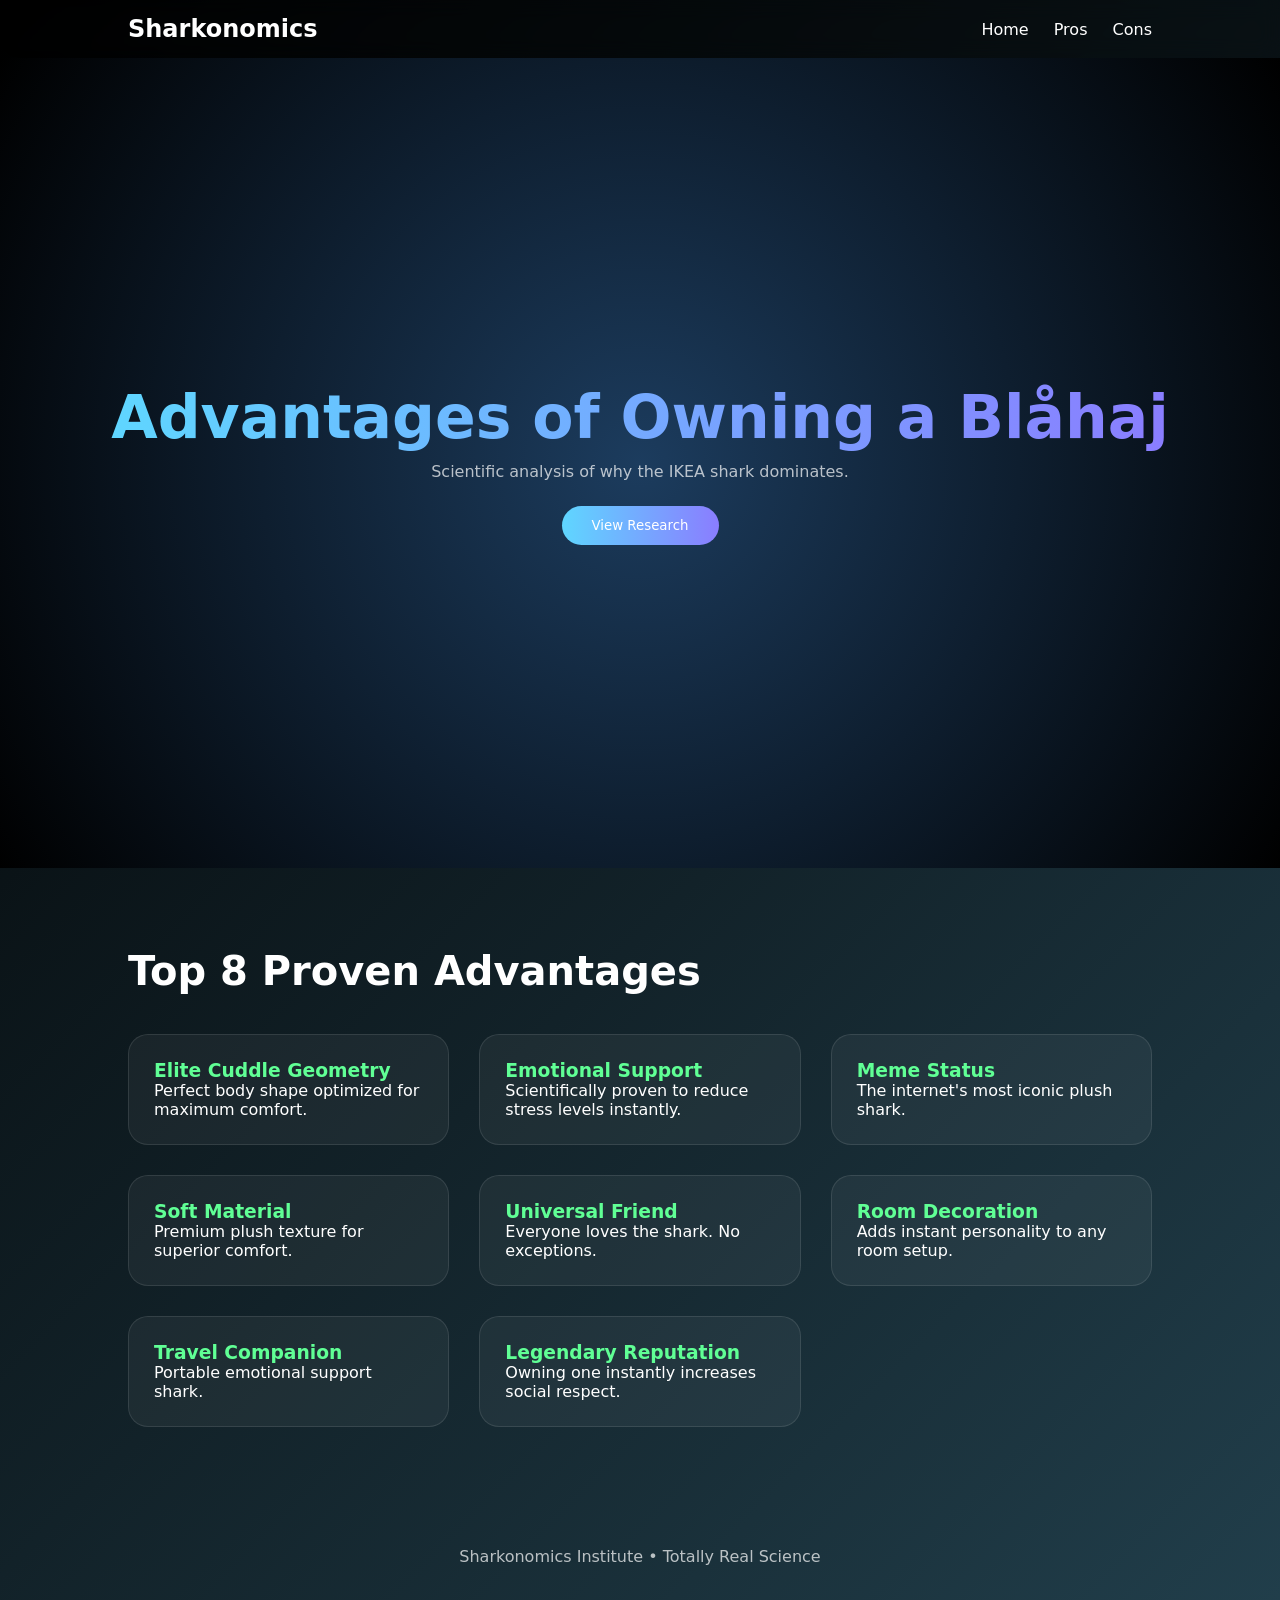
==== pros.html @ d3239954 "Add files via upload" ====
<html>
<head>
<title>Sharkonomics – Pros</title>
<link rel="stylesheet" href="style.css">
<link rel="stylesheet" href="effects.css">
</head>
<body>
<nav>
<h1> Sharkonomics</h1>
<div class="nav-links">
<a href="index.html">Home</a>
<a href="pros.html">Pros</a>
<a href="Cons.html">Cons</a>
</div>
</nav>



<section class="hero">

<div class="hero-content">

<h1>Advantages of Owning a Blåhaj</h1>
<p>Scientific analysis of why the IKEA shark dominates.</p>

<button>View Research</button>

</div>

</section>


<section class="section reveal">

<h2>Top 8 Proven Advantages</h2>

<div class="grid">

<div class="card pro">
<h3>Elite Cuddle Geometry</h3>
<p>Perfect body shape optimized for maximum comfort.</p>
</div>

<div class="card pro">
<h3>Emotional Support</h3>
<p>Scientifically proven to reduce stress levels instantly.</p>
</div>

<div class="card pro">
<h3>Meme Status</h3>
<p>The internet's most iconic plush shark.</p>
</div>

<div class="card pro">
<h3>Soft Material</h3>
<p>Premium plush texture for superior comfort.</p>
</div>

<div class="card pro">
<h3>Universal Friend</h3>
<p>Everyone loves the shark. No exceptions.</p>
</div>

<div class="card pro">
<h3>Room Decoration</h3>
<p>Adds instant personality to any room setup.</p>
</div>

<div class="card pro">
<h3>Travel Companion</h3>
<p>Portable emotional support shark.</p>
</div>

<div class="card pro">
<h3>Legendary Reputation</h3>
<p>Owning one instantly increases social respect.</p>
</div>

</div>

</section>

<footer>
Sharkonomics Institute • Totally Real Science
</footer>

<script src="script.js"></script>

</body>
</html>
---- style.css ----
*{
margin:0;
padding:0;
box-sizing:border-box;
font-family:system-ui;
}

body{
background:#0c1116;
color:white;
}



nav{
display:flex;
justify-content:space-between;
align-items:center;
padding:15px 10%;
position:sticky;
top:0;
background:rgba(0,0,0,0.4);
backdrop-filter:blur(10px);
}

.nav-links a{
color:white;
text-decoration:none;
margin-left:20px;
transition:0.3s;
}

.nav-links a:hover{
color:#5fd6ff;
}



.hero{
height:90vh;
display:flex;
justify-content:center;
align-items:center;
text-align:center;
background:radial-gradient(circle at center,#1c3c5e,#000);
}

.hero h1{
font-size:60px;
background:linear-gradient(90deg,#5fd6ff,#8a7dff);
-webkit-background-clip:text;
color:transparent;
}

.hero p{
margin-top:10px;
opacity:0.7;
}

.hero button{
margin-top:25px;
padding:12px 30px;
border:none;
border-radius:30px;
background:linear-gradient(90deg,#5fd6ff,#8a7dff);
color:white;
cursor:pointer;
}



.section{
padding:80px 10%;
}

.section h2{
font-size:40px;
margin-bottom:40px;
}



.grid{
display:grid;
grid-template-columns:repeat(auto-fit,minmax(250px,1fr));
gap:30px;
}


.card{
padding:25px;
border-radius:20px;
background:rgba(255,255,255,0.05);
border:1px solid rgba(255,255,255,0.1);
transition:0.4s;
}

.card:hover{
transform:translateY(-10px);
}

.pro h3{ color:#60ff95; }
.con h3{ color:#ff6b6b; }


.graph-wrapper{
margin-top:60px;
width:900px;
max-width:90%;
margin-left:auto;
margin-right:auto;
}

.chart{
display:flex;
align-items:flex-end;
height:350px;
position:relative;
border-left:2px solid rgba(255,255,255,0.2);
border-bottom:2px solid rgba(255,255,255,0.2);
padding-left:40px;
}



.y-axis{
position:absolute;
left:-35px;
display:flex;
flex-direction:column;
justify-content:space-between;
height:100%;
font-size:12px;
opacity:0.6;
}



.bars{
display:flex;
gap:50px;
align-items:flex-end;
height:100%;
}

.bar{
width:60px;
height:100%; 
display:flex;
flex-direction:column;
align-items:center;
justify-content:flex-end;
cursor:pointer;
position:relative;
}

.fill{
width:100%;
height:0;
border-radius:6px 6px 0 0;
background:linear-gradient(180deg,#6ed7ff,#1a8cff);
transition:height 0.9s ease;
}

.bar:hover .fill{
filter:brightness(1.2);
box-shadow:0 0 15px #5fd6ff;
}

.bar span{
margin-top:10px;
font-size:13px;
opacity:0.8;
}

footer{
padding:40px;
text-align:center;
opacity:0.7;
}
---- effects.css ----
body{

background:linear-gradient(-45deg,#0f2027,#203a43,#2c5364,#000);

background-size:400% 400%;

animation:bgMove 12s infinite alternate;

}

@keyframes bgMove{

0%{background-position:0% 50%;}
100%{background-position:100% 50%;}

}


.card{

transform-style:preserve-3d;

}

.card:hover{

transform:rotateY(8deg) rotateX(5deg) scale(1.05);

box-shadow:0 20px 40px rgba(0,0,0,0.6);

}



.hero button:hover{

box-shadow:0 0 20px #5fd6ff;
transform:scale(1.05);

}

.reveal{
opacity:0;
transform:translateY(60px);
transition:all 0.8s ease;
}

.reveal.active{
opacity:1;
transform:translateY(0);
}
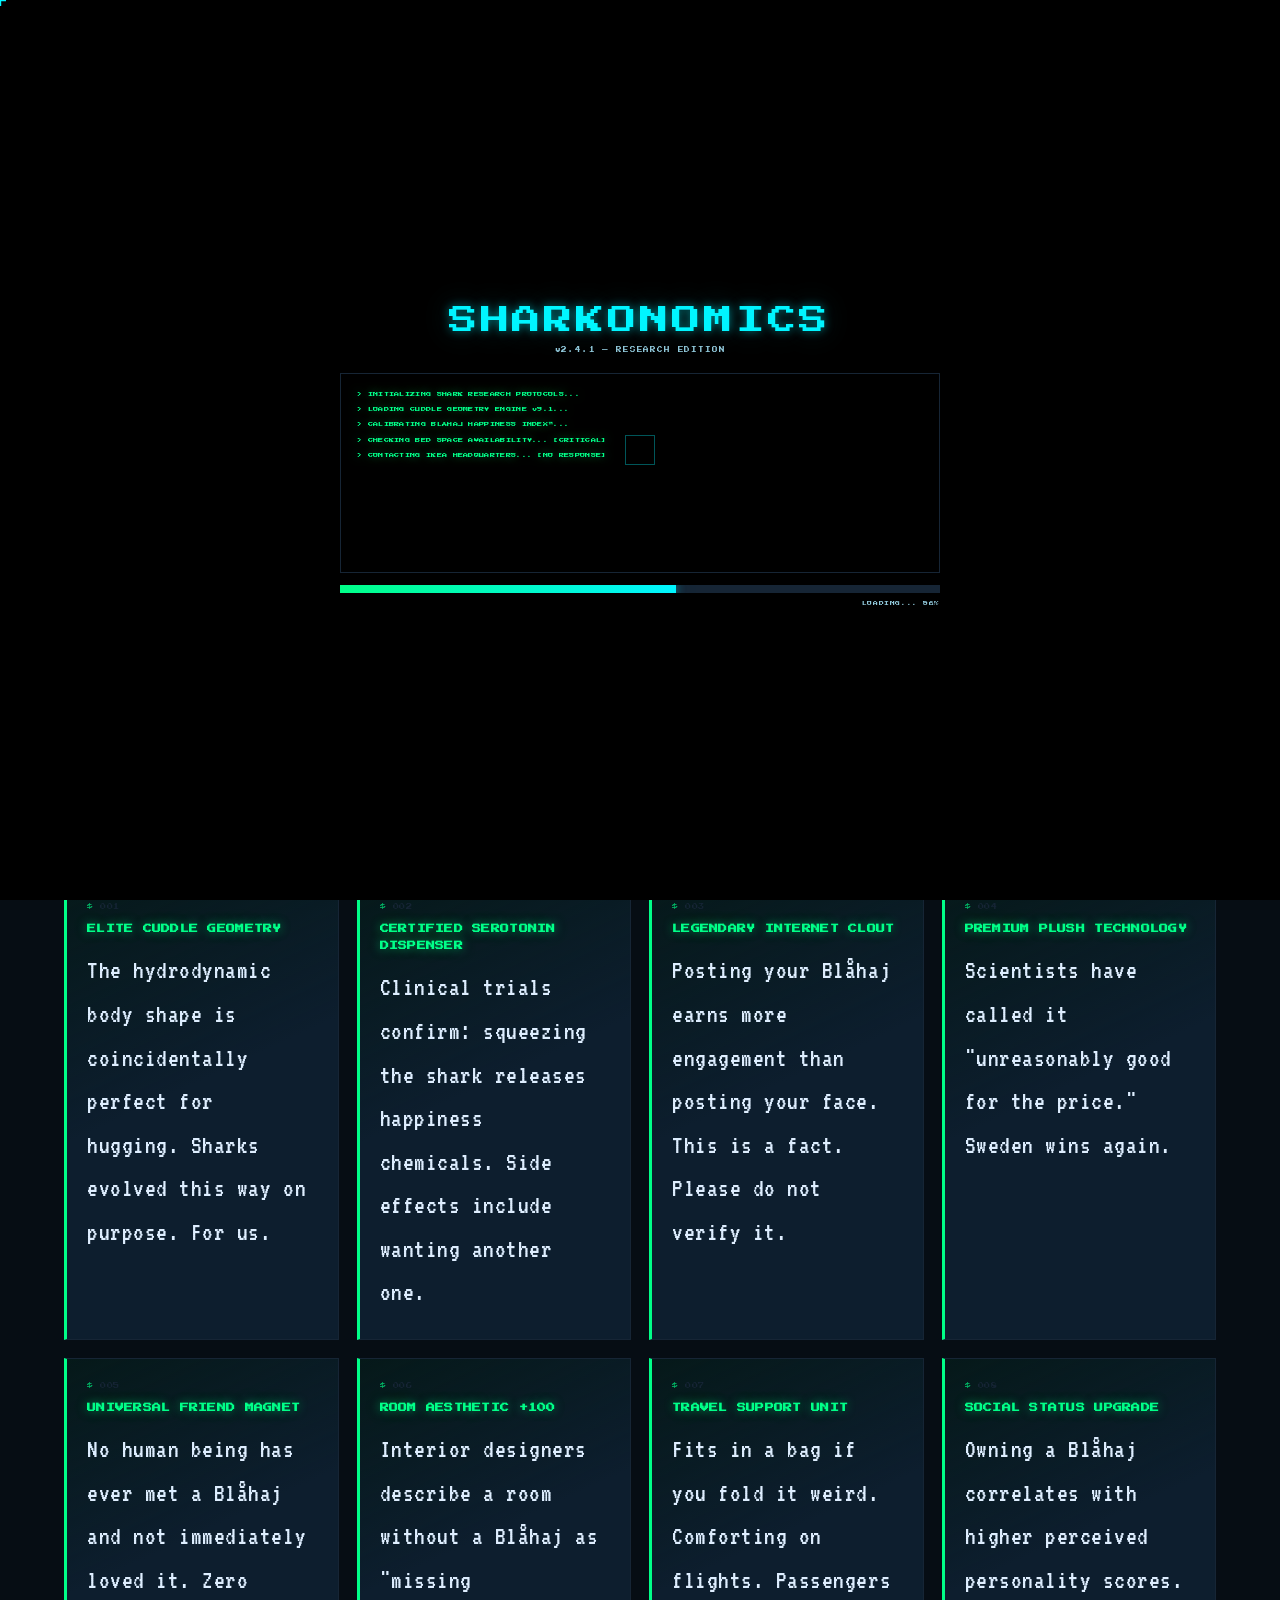
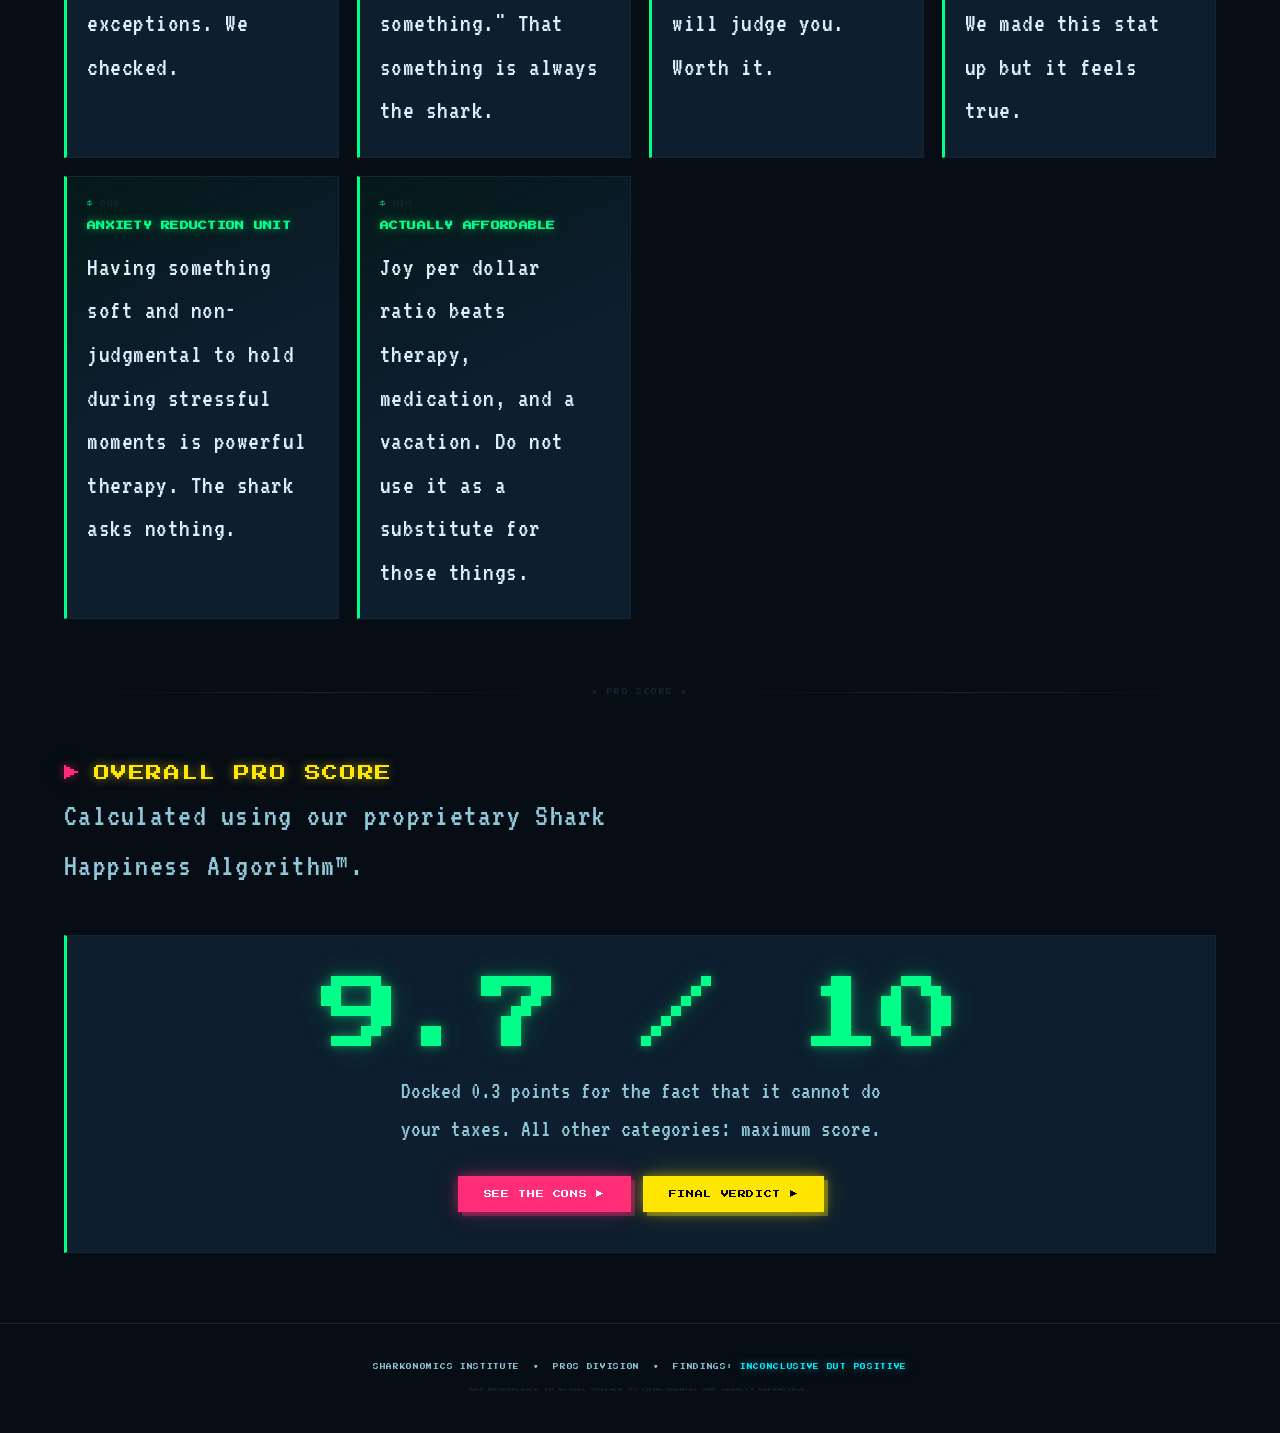
==== commit e73499d7: "Add files via upload" ====
--- a/pros.html
+++ b/pros.html
@@ -1,90 +1,78 @@
-<html>
-<head>
-<title>Sharkonomics – Pros</title>
-<link rel="stylesheet" href="style.css">
-<link rel="stylesheet" href="effects.css">
-</head>
-<body>
-<nav>
-<h1> Sharkonomics</h1>
-<div class="nav-links">
-<a href="index.html">Home</a>
-<a href="pros.html">Pros</a>
-<a href="Cons.html">Cons</a>
-</div>
-</nav>
-
-
-
-<section class="hero">
-
-<div class="hero-content">
-
-<h1>Advantages of Owning a Blåhaj</h1>
-<p>Scientific analysis of why the IKEA shark dominates.</p>
-
-<button>View Research</button>
-
-</div>
-
-</section>
-
-
-<section class="section reveal">
-
-<h2>Top 8 Proven Advantages</h2>
-
-<div class="grid">
-
-<div class="card pro">
-<h3>Elite Cuddle Geometry</h3>
-<p>Perfect body shape optimized for maximum comfort.</p>
-</div>
-
-<div class="card pro">
-<h3>Emotional Support</h3>
-<p>Scientifically proven to reduce stress levels instantly.</p>
-</div>
-
-<div class="card pro">
-<h3>Meme Status</h3>
-<p>The internet's most iconic plush shark.</p>
-</div>
-
-<div class="card pro">
-<h3>Soft Material</h3>
-<p>Premium plush texture for superior comfort.</p>
-</div>
-
-<div class="card pro">
-<h3>Universal Friend</h3>
-<p>Everyone loves the shark. No exceptions.</p>
-</div>
-
-<div class="card pro">
-<h3>Room Decoration</h3>
-<p>Adds instant personality to any room setup.</p>
-</div>
-
-<div class="card pro">
-<h3>Travel Companion</h3>
-<p>Portable emotional support shark.</p>
-</div>
-
-<div class="card pro">
-<h3>Legendary Reputation</h3>
-<p>Owning one instantly increases social respect.</p>
-</div>
-
-</div>
-
-</section>
-
-<footer>
-Sharkonomics Institute • Totally Real Science
-</footer>
-
-<script src="script.js"></script>
-
-</body>
-</html>
+<!DOCTYPE html>
+<html lang="en">
+<head>
+<meta charset="UTF-8"><meta name="viewport" content="width=device-width, initial-scale=1.0">
+<title>SHARKONOMICS — PROS</title>
+<link rel="stylesheet" href="style.css">
+</head>
+<body>
+<div class="cursor"></div><div class="cursor-ring"></div><div class="grid-bg"></div>
+<nav>
+  <a class="nav-logo" href="index.html"> SHARKONOMICS</a>
+  <div class="nav-links">
+    <a href="index.html">HOME</a>
+    <a href="pros.html">PROS</a>
+    <a href="cons.html">CONS</a>
+    <a href="verdict.html">VERDICT</a>
+  </div>
+
+  
+</nav>
+<div class="marquee-wrap"><div class="marquee-track">
+  <span>PROS DETECTED: OVERWHELMING</span><span class="sep">★</span>
+  <span>SHARK APPROVED BY SCIENCE</span><span class="sep">★</span>
+  <span>CUDDLE GEOMETRY: OPTIMAL</span><span class="sep">★</span>
+  <span>WARNING: MAY CAUSE JOY</span><span class="sep">★</span>
+  <span>PROS DETECTED: OVERWHELMING</span><span class="sep">★</span>
+  <span>SHARK APPROVED BY SCIENCE</span><span class="sep">★</span>
+  <span>CUDDLE GEOMETRY: OPTIMAL</span><span class="sep">★</span>
+  <span>WARNING: MAY CAUSE JOY</span><span class="sep">★</span>
+</div></div>
+
+<section class="hero" style="min-height:50vh">
+  <div class="hero-eyebrow">[ LOADING: REASONS_TO_BUY.EXE ]</div>
+  <h1 class="glitch" data-text="THE PROS">THE PROS</h1>
+  <p class="hero-sub">Scientifically rigorous. 100% unbiased. Absolutely not written while hugging a BLÅHAJ(CCOZ I DONT GOT ONE).</p>
+</section>
+
+<div class="divider">★ EVIDENCE FILE ★</div>
+
+<section class="section reveal">
+  <div class="section-title">ADVANTAGES // CONFIRMED</div>
+  <p class="section-desc">Each finding survived peer review by at least 1 person (me, while hugging my BLÅHAJ in my Dreams).</p>
+  <div class="card-grid">
+    <div class="card pro"><div class="card-num">001</div><h3>ELITE CUDDLE GEOMETRY</h3><p>The hydrodynamic body shape is coincidentally perfect for hugging. Sharks evolved this way on purpose. For us.</p></div>
+    <div class="card pro"><div class="card-num">002</div><h3>CERTIFIED SEROTONIN DISPENSER</h3><p>Clinical trials confirm: squeezing the shark releases happiness chemicals. Side effects include wanting another one.</p></div>
+    <div class="card pro"><div class="card-num">003</div><h3>LEGENDARY INTERNET CLOUT</h3><p>Posting your Blåhaj earns more engagement than posting your face. This is a fact. Please do not verify it.</p></div>
+    <div class="card pro"><div class="card-num">004</div><h3>PREMIUM PLUSH TECHNOLOGY</h3><p>Scientists have called it "unreasonably good for the price." Sweden wins again.</p></div>
+    <div class="card pro"><div class="card-num">005</div><h3>UNIVERSAL FRIEND MAGNET</h3><p>No human being has ever met a Blåhaj and not immediately loved it. Zero exceptions. We checked.</p></div>
+    <div class="card pro"><div class="card-num">006</div><h3>ROOM AESTHETIC +100</h3><p>Interior designers describe a room without a Blåhaj as "missing something." That something is always the shark.</p></div>
+    <div class="card pro"><div class="card-num">007</div><h3>TRAVEL SUPPORT UNIT</h3><p>Fits in a bag if you fold it weird. Comforting on flights. Passengers will judge you. Worth it.</p></div>
+    <div class="card pro"><div class="card-num">008</div><h3>SOCIAL STATUS UPGRADE</h3><p>Owning a Blåhaj correlates with higher perceived personality scores. We made this stat up but it feels true.</p></div>
+    <div class="card pro"><div class="card-num">009</div><h3>ANXIETY REDUCTION UNIT</h3><p>Having something soft and non-judgmental to hold during stressful moments is powerful therapy. The shark asks nothing.</p></div>
+    <div class="card pro"><div class="card-num">010</div><h3>ACTUALLY AFFORDABLE</h3><p>Joy per dollar ratio beats therapy, medication, and a vacation. Do not use it as a substitute for those things.</p></div>
+  </div>
+</section>
+
+<div class="divider">★ PRO SCORE ★</div>
+
+<section class="section reveal">
+  <div class="section-title">OVERALL PRO SCORE</div>
+  <p class="section-desc">Calculated using our proprietary Shark Happiness Algorithm™.</p>
+  <div style="background:var(--card-bg);border:1px solid var(--dim);border-left:3px solid var(--green);padding:40px;text-align:center">
+    <div style="font-family:var(--pixel);font-size:clamp(2rem,8vw,5rem);color:var(--green);text-shadow:var(--glow-green);margin-bottom:16px">9.7 / 10</div>
+    <div style="font-family:var(--vt);font-size:1.5rem;color:var(--muted);max-width:480px;margin:0 auto;line-height:1.6">Docked 0.3 points for the fact that it cannot do your taxes. All other categories: maximum score.</div>
+    <div style="margin-top:28px;display:flex;gap:12px;justify-content:center;flex-wrap:wrap">
+      <a href="cons.html" class="btn btn-pink">SEE THE CONS ▶</a>
+      <a href="verdict.html" class="btn btn-yellow">FINAL VERDICT ▶</a>
+    </div>
+  </div>
+</section>
+
+<footer>
+  <div>SHARKONOMICS INSTITUTE &nbsp;•&nbsp; PROS DIVISION &nbsp;•&nbsp; FINDINGS: <span>INCONCLUSIVE BUT POSITIVE</span></div>
+  <div style="margin-top:8px;font-size:0.28rem;color:var(--dim)">ANY RESEMBLANCE TO ACTUAL SCIENCE IS COINCIDENTAL AND LEGALLY DEFENSIBLE.</div>
+</footer>
+<script src="script.js"></script>
+</body>
+</html>
--- a/style.css
+++ b/style.css
@@ -1,180 +1,1236 @@
-*{
-margin:0;
-padding:0;
-box-sizing:border-box;
-font-family:system-ui;
-}
-
-body{
-background:#0c1116;
-color:white;
-}
-
-
-
-nav{
-display:flex;
-justify-content:space-between;
-align-items:center;
-padding:15px 10%;
-position:sticky;
-top:0;
-background:rgba(0,0,0,0.4);
-backdrop-filter:blur(10px);
-}
-
-.nav-links a{
-color:white;
-text-decoration:none;
-margin-left:20px;
-transition:0.3s;
-}
-
-.nav-links a:hover{
-color:#5fd6ff;
-}
-
-
-
-.hero{
-height:90vh;
-display:flex;
-justify-content:center;
-align-items:center;
-text-align:center;
-background:radial-gradient(circle at center,#1c3c5e,#000);
-}
-
-.hero h1{
-font-size:60px;
-background:linear-gradient(90deg,#5fd6ff,#8a7dff);
--webkit-background-clip:text;
-color:transparent;
-}
-
-.hero p{
-margin-top:10px;
-opacity:0.7;
-}
-
-.hero button{
-margin-top:25px;
-padding:12px 30px;
-border:none;
-border-radius:30px;
-background:linear-gradient(90deg,#5fd6ff,#8a7dff);
-color:white;
-cursor:pointer;
-}
-
-
-
-.section{
-padding:80px 10%;
-}
-
-.section h2{
-font-size:40px;
-margin-bottom:40px;
-}
-
-
-
-.grid{
-display:grid;
-grid-template-columns:repeat(auto-fit,minmax(250px,1fr));
-gap:30px;
-}
-
-
-.card{
-padding:25px;
-border-radius:20px;
-background:rgba(255,255,255,0.05);
-border:1px solid rgba(255,255,255,0.1);
-transition:0.4s;
-}
-
-.card:hover{
-transform:translateY(-10px);
-}
-
-.pro h3{ color:#60ff95; }
-.con h3{ color:#ff6b6b; }
-
-
-.graph-wrapper{
-margin-top:60px;
-width:900px;
-max-width:90%;
-margin-left:auto;
-margin-right:auto;
-}
-
-.chart{
-display:flex;
-align-items:flex-end;
-height:350px;
-position:relative;
-border-left:2px solid rgba(255,255,255,0.2);
-border-bottom:2px solid rgba(255,255,255,0.2);
-padding-left:40px;
-}
-
-
-
-.y-axis{
-position:absolute;
-left:-35px;
-display:flex;
-flex-direction:column;
-justify-content:space-between;
-height:100%;
-font-size:12px;
-opacity:0.6;
-}
-
-
-
-.bars{
-display:flex;
-gap:50px;
-align-items:flex-end;
-height:100%;
-}
-
-.bar{
-width:60px;
-height:100%; 
-display:flex;
-flex-direction:column;
-align-items:center;
-justify-content:flex-end;
-cursor:pointer;
-position:relative;
-}
-
-.fill{
-width:100%;
-height:0;
-border-radius:6px 6px 0 0;
-background:linear-gradient(180deg,#6ed7ff,#1a8cff);
-transition:height 0.9s ease;
-}
-
-.bar:hover .fill{
-filter:brightness(1.2);
-box-shadow:0 0 15px #5fd6ff;
-}
-
-.bar span{
-margin-top:10px;
-font-size:13px;
-opacity:0.8;
-}
-
-footer{
-padding:40px;
-text-align:center;
-opacity:0.7;
-}+@import url('https://fonts.googleapis.com/css2?family=Press+Start+2P&family=VT323:wght@400&display=swap');
+
+*, *::before, *::after { margin: 0; padding: 0; box-sizing: border-box; }
+
+:root {
+  --bg: #060d14;
+  --surface: #0a1520;
+  --card-bg: #0d1e2e;
+  --cyan: #00f5ff;
+  --green: #00ff88;
+  --pink: #ff2d78;
+  --yellow: #ffe600;
+  --orange: #ff6b00;
+  --white: #e0f0ff;
+  --dim: #162535;
+  --muted: #90c8da;
+  --text: #deeeff;
+  --pixel: 'Press Start 2P', monospace;
+  --vt: 'VT323', monospace;
+  --glow-cyan: 0 0 10px rgba(0,245,255,0.5), 0 0 30px rgba(0,245,255,0.2);
+  --glow-pink: 0 0 10px rgba(255,45,120,0.5), 0 0 30px rgba(255,45,120,0.2);
+  --glow-green: 0 0 10px rgba(0,255,136,0.5), 0 0 30px rgba(0,255,136,0.2);
+  --glow-yellow: 0 0 10px rgba(255,230,0,0.5), 0 0 30px rgba(255,230,0,0.2);
+}
+
+html { scroll-behavior: smooth; }
+
+body {
+  font-family: var(--vt);
+  background: var(--bg);
+  color: var(--text);
+  min-height: 100vh;
+  overflow-x: hidden;
+  cursor: none;
+}
+
+.cursor {
+  position: fixed;
+  width: 12px; height: 12px;
+  background: var(--cyan);
+  pointer-events: none;
+  z-index: 9999;
+ 1 box-shadow: var(--glow-cyan);
+  transform: translate(-50%, -50%);
+  clip-path: polygon(0 0, 100% 0, 100% 60%, 60% 60%, 60% 100%, 0 100%);
+}
+.cursor-ring {
+  position: fixed;
+  width: 30px; height: 30px;
+  border: 1px solid rgba(0,245,255,0.35);
+  pointer-events: none;
+  z-index: 9998;
+  transform: translate(-50%, -50%);
+}
+
+
+body::before {
+  content: '';
+  position: fixed; inset: 0;
+  background: repeating-linear-gradient(
+    0deg, transparent, transparent 3px,
+    rgba(0,0,0,0.1) 3px, rgba(0,0,0,0.1) 4px
+  );
+  pointer-events: none;
+  z-index: 9990;
+}
+
+
+body::after {
+  content: '';
+  position: fixed; inset: 0;
+  background: radial-gradient(ellipse at center, transparent 50%, rgba(0,0,0,0.6) 100%);
+  pointer-events: none;
+  z-index: 9989;
+}
+
+
+.grid-bg {
+  position: fixed; inset: 0;
+  background-image:
+    linear-gradient(rgba(0,245,255,0.03) 1px, transparent 1px),
+    linear-gradient(90deg, rgba(0,245,255,0.03) 1px, transparent 1px);
+  background-size: 40px 40px;
+  animation: gridScroll 24s linear infinite;
+  z-index: 0;
+}
+@keyframes gridScroll {
+  from { background-position: 0 0; }
+  to   { background-position: 0 40px; }
+}
+
+
+nav {
+  position: sticky; top: 0; z-index: 500;
+  display: flex; justify-content: space-between; align-items: center;
+  padding: 14px 5%;
+  background: rgba(4,10,18,0.97);
+  border-bottom: 2px solid var(--cyan);
+  box-shadow: 0 2px 24px rgba(0,245,255,0.15);
+  backdrop-filter: blur(6px);
+}
+.nav-logo {
+  font-family: var(--pixel);
+  font-size: 0.78rem;
+  color: var(--cyan);
+  text-shadow: var(--glow-cyan);
+  text-decoration: none;
+  letter-spacing: 0.03em;
+  line-height: 1.6;
+}
+.nav-links { display: flex; gap: 4px; }
+.nav-links a {
+  font-family: var(--pixel);
+  font-size: 0.48rem;
+  color: #b8d8e8;
+  text-decoration: none;
+  padding: 8px 12px;
+  border: 1px solid transparent;
+  transition: all 0.15s;
+  letter-spacing: 0.04em;
+}
+.nav-links a:hover, .nav-links a.active {
+  color: var(--cyan);
+  border-color: var(--cyan);
+  text-shadow: var(--glow-cyan);
+  background: rgba(0,245,255,0.05);
+}
+
+
+.hero {
+  position: relative; z-index: 1;
+  min-height: 88vh;
+  display: flex; flex-direction: column;
+  justify-content: center; align-items: center;
+  text-align: center; padding: 60px 5%; gap: 22px;
+}
+.hero-eyebrow {
+  font-family: var(--pixel);
+  font-size: 0.46rem;
+  color: var(--pink);
+  letter-spacing: 0.2em;
+  text-shadow: var(--glow-pink);
+  animation: blink 1.4s step-end infinite;
+}
+@keyframes blink { 0%,100%{opacity:1} 50%{opacity:0} }
+
+
+.glitch {
+  font-family: var(--pixel);
+  font-size: clamp(1.6rem, 5vw, 3.2rem);
+  color: var(--cyan);
+  text-shadow: var(--glow-cyan);
+  position: relative; display: inline-block;
+  line-height: 1.4; letter-spacing: 0.04em;
+}
+.glitch::before, .glitch::after {
+  content: attr(data-text);
+  position: absolute; inset: 0; opacity: 0;
+}
+.glitch::before {
+  color: var(--pink);
+  animation: glitch1 4s infinite;
+  clip-path: polygon(0 0, 100% 0, 100% 38%, 0 38%);
+}
+.glitch::after {
+  color: var(--green);
+  animation: glitch2 4s infinite;
+  clip-path: polygon(0 62%, 100% 62%, 100% 100%, 0 100%);
+}
+@keyframes glitch1 {
+  0%,88%,100%{transform:translateX(0);opacity:0}
+  90%{transform:translateX(-5px);opacity:.85}
+  93%{transform:translateX(4px);opacity:.85}
+  96%{opacity:0}
+}
+@keyframes glitch2 {
+  0%,85%,100%{transform:translateX(0);opacity:0}
+  87%{transform:translateX(4px);opacity:.85}
+  91%{transform:translateX(-4px);opacity:.85}
+  94%{opacity:0}
+}
+
+.hero-sub {
+  font-family: var(--vt);
+  font-size: clamp(1.9rem, 3.5vw, 2.5rem);
+  color: var(--muted);
+  max-width: 600px;
+  line-height: 1.55; letter-spacing: 0.04em;
+}
+
+
+.btn {
+  display: inline-block;
+  font-family: var(--pixel); font-size: 0.5rem;
+  color: #000; background: var(--cyan);
+  padding: 14px 26px; border: none; cursor: none;
+  text-decoration: none; letter-spacing: 0.08em;
+  box-shadow: 4px 4px 0 rgba(0,245,255,0.3), var(--glow-cyan);
+  transition: all 0.08s; line-height: 1;
+}
+.btn:hover  { transform:translate(2px,2px); box-shadow:2px 2px 0 rgba(0,245,255,0.3); }
+.btn:active { transform:translate(4px,4px); box-shadow:none; }
+.btn-pink   { background:var(--pink);   color:#fff; box-shadow:4px 4px 0 rgba(255,45,120,0.3),var(--glow-pink); }
+.btn-pink:hover   { box-shadow:2px 2px 0 rgba(255,45,120,0.3); }
+.btn-green  { background:var(--green);  color:#000; box-shadow:4px 4px 0 rgba(0,255,136,0.3),var(--glow-green); }
+.btn-green:hover  { box-shadow:2px 2px 0 rgba(0,255,136,0.3); }
+.btn-yellow { background:var(--yellow); color:#000; box-shadow:4px 4px 0 rgba(255,230,0,0.3),var(--glow-yellow); }
+.btn-yellow:hover { box-shadow:2px 2px 0 rgba(255,230,0,0.3); }
+
+.section { position: relative; z-index: 1; padding: 70px 5%; }
+
+.section-title {
+  font-family: var(--pixel);
+  font-size: clamp(0.6rem, 1.8vw, 1rem);
+  color: var(--yellow); text-shadow: var(--glow-yellow);
+  margin-bottom: 10px; letter-spacing: 0.1em;
+  display: flex; align-items: center; gap: 12px;
+}
+.section-title::before { content:'▶'; color:var(--pink); text-shadow:var(--glow-pink); }
+
+.section-desc {
+  font-family: var(--vt);
+  font-size: clamp(1.7rem, 2.5vw, 2rem);
+  color: var(--muted);
+  margin-bottom: 44px; max-width: 560px;
+  letter-spacing: 0.04em; line-height: 1.55;
+}
+
+.card-grid {
+  display: grid;
+  grid-template-columns: repeat(auto-fill, minmax(260px, 1fr));
+  gap: 18px;
+}
+.card {
+  background: var(--card-bg);
+  border: 1px solid var(--dim);
+  padding: 24px 20px;
+  position: relative; overflow: hidden;
+  transition: transform 0.2s, box-shadow 0.2s;
+  cursor: none;
+}
+.card.pro {
+  border-left: 3px solid var(--green);
+  background: linear-gradient(155deg, rgba(0,255,136,0.05) 0%, var(--card-bg) 45%);
+}
+.card.pro:hover {
+  transform: translateY(-4px);
+  box-shadow: 0 8px 28px rgba(0,0,0,0.5), 0 0 0 1px rgba(0,255,136,0.2);
+}
+.card.con {
+  border-top: 2px dashed var(--pink);
+  background: linear-gradient(155deg, rgba(255,45,120,0.05) 0%, var(--card-bg) 45%);
+}
+.card.con:hover {
+  transform: translateY(-4px);
+  box-shadow: 0 8px 28px rgba(0,0,0,0.5), 0 0 0 1px rgba(255,45,120,0.2);
+}
+.card-num {
+  font-family: var(--pixel); font-size: 0.38rem;
+  color: var(--dim); margin-bottom: 10px; letter-spacing: 0.1em;
+}
+.card.pro .card-num::before { content:'$ '; color:var(--green); opacity:.7; }
+.card.con .card-num::before { content:'! '; color:var(--pink);  opacity:.7; }
+.card h3 {
+  font-family: var(--pixel); font-size: 0.56rem;
+  margin-bottom: 12px; line-height: 1.9; letter-spacing: 0.03em;
+}
+.card.pro h3 { color:var(--green); text-shadow:var(--glow-green); }
+.card.con h3 { color:var(--pink);  text-shadow:var(--glow-pink); }
+.card p {
+  font-family: var(--vt);
+  font-size: 1.65rem;
+  color: var(--text); line-height: 1.65; letter-spacing: 0.02em;
+}
+
+
+.stat-row { display:flex; gap:14px; flex-wrap:wrap; margin-bottom:56px; }
+.stat-box {
+  flex:1; min-width:130px;
+  background:var(--surface); border:1px solid var(--dim);
+  border-bottom:2px solid var(--cyan); padding:20px; text-align:center;
+}
+.stat-num {
+  font-family:var(--pixel); font-size:clamp(1rem,2.5vw,1.7rem);
+  color:var(--cyan); text-shadow:var(--glow-cyan);
+  display:block; margin-bottom:8px;
+}
+.stat-label {
+  font-family:var(--vt); font-size:1.1rem;
+  color:var(--muted); letter-spacing:0.1em; text-transform:uppercase;
+}
+
+
+.chart-wrap { background:var(--surface); border:1px solid var(--dim); padding:36px 28px 20px; }
+.chart-title {
+  font-family:var(--pixel); font-size:0.42rem;
+  color:var(--yellow); text-shadow:var(--glow-yellow);
+  margin-bottom:28px; letter-spacing:0.07em; line-height:2;
+}
+.chart {
+  display:flex; align-items:flex-end; gap:16px;
+  height:180px;
+  border-left:2px solid var(--dim); border-bottom:2px solid var(--dim);
+  padding:0 12px 0 8px;
+}
+.bar-wrap {
+  display:flex; flex-direction:column;
+  align-items:center; justify-content:flex-end;
+  height:100%; gap:8px; flex:1;
+}
+.bar-fill {
+  width:100%; max-width:48px; height:0;
+  background:linear-gradient(180deg,var(--cyan),rgba(0,245,255,0.2));
+  box-shadow:var(--glow-cyan);
+  transition:height 1.1s cubic-bezier(0.34,1.56,0.64,1);
+  position:relative;
+}
+.bar-fill::after {
+  content:''; position:absolute; top:0;left:0;right:0;
+  height:2px; background:var(--cyan); box-shadow:var(--glow-cyan);
+}
+.bar-label {
+  font-family:var(--pixel); font-size:0.28rem;
+  color:var(--muted); text-align:center; letter-spacing:0.03em; line-height:2;
+}
+
+.reveal { opacity:0; transform:translateY(36px); transition:opacity 0.65s ease,transform 0.65s ease; }
+.reveal.active { opacity:1; transform:translateY(0); }
+
+.marquee-wrap {
+  overflow:hidden;
+  border-top:1px solid var(--dim); border-bottom:1px solid var(--dim);
+  padding:10px 0; background:rgba(0,0,0,0.4);
+  position:relative; z-index:1;
+}
+.marquee-track {
+  display:inline-flex;
+  animation:marquee 22s linear infinite;
+  white-space:nowrap;
+}
+.marquee-track span {
+  font-family:var(--pixel); font-size:0.36rem;
+  color:var(--cyan); text-shadow:var(--glow-cyan);
+  letter-spacing:0.14em; padding:0 28px;
+}
+.marquee-track span.sep { color:var(--pink); text-shadow:var(--glow-pink); padding:0 6px; }
+@keyframes marquee { from{transform:translateX(0)} to{transform:translateX(-50%)} }
+
+.divider {
+  position:relative; z-index:1;
+  font-family:var(--pixel); font-size:0.35rem;
+  color:var(--dim); letter-spacing:0.25em;
+  padding:0 5%; display:flex; align-items:center; gap:16px;
+}
+.divider::before,.divider::after {
+  content:''; flex:1; height:1px;
+  background:linear-gradient(90deg,transparent,var(--dim),transparent);
+}
+
+footer {
+  position:relative; z-index:1;
+  text-align:center; padding:36px 5%;
+  border-top:1px solid var(--dim);
+  font-family:var(--pixel); font-size:0.35rem;
+  color:var(--muted); letter-spacing:0.12em; line-height:2.8;
+}
+footer span { color:var(--cyan); text-shadow:var(--glow-cyan); }
+
+.type-cursor::after { content:'█'; animation:blink 0.75s step-end infinite; color:var(--cyan); }
+
+@media (max-width:600px) {
+  .glitch { font-size:1.2rem; }
+  .nav-links a { font-size:0.35rem; padding:6px 8px; }
+  .card-grid { grid-template-columns:1fr; }
+  .stat-row { flex-direction:column; }
+  .chart { gap:8px; }
+}
+
+
+.hamburger {
+  display: none;
+  flex-direction: column;
+  gap: 5px;
+  background: none;
+  border: 1px solid var(--dim);
+  padding: 8px 10px;
+  cursor: none;
+  z-index: 600;
+}
+.hamburger span {
+  display: block;
+  width: 20px; height: 2px;
+  background: var(--cyan);
+  box-shadow: var(--glow-cyan);
+  transition: all 0.2s;
+}
+.hamburger.open span:nth-child(1) { transform: translateY(7px) rotate(45deg); }
+.hamburger.open span:nth-child(2) { opacity: 0; }
+.hamburger.open span:nth-child(3) { transform: translateY(-7px) rotate(-45deg); }
+
+.mobile-menu {
+  display: none;
+  position: fixed;
+  top: 0; left: 0; right: 0; bottom: 0;
+  background: rgba(6,13,20,0.97);
+  z-index: 400;
+  flex-direction: column;
+  align-items: center;
+  justify-content: center;
+  gap: 32px;
+  opacity: 0;
+  pointer-events: none;
+  transition: opacity 0.2s;
+  border: 2px solid var(--cyan);
+  box-shadow: inset 0 0 60px rgba(0,245,255,0.05);
+}
+.mobile-menu.open {
+  opacity: 1;
+  pointer-events: all;
+}
+.mobile-menu a {
+  font-family: var(--pixel);
+  font-size: 0.9rem;
+  color: var(--muted);
+  text-decoration: none;
+  letter-spacing: 0.12em;
+  padding: 12px 24px;
+  border: 1px solid transparent;
+  transition: all 0.15s;
+}
+.mobile-menu a:hover, .mobile-menu a.active {
+  color: var(--cyan);
+  border-color: var(--cyan);
+  text-shadow: var(--glow-cyan);
+  background: rgba(0,245,255,0.06);
+}
+
+
+@media (max-width: 640px) {
+  .nav-links { display: none; }
+  .hamburger { display: flex; }
+  .mobile-menu { display: flex; }
+}
+#boot-screen {
+  position: fixed; inset: 0;
+  background: #000;
+  z-index: 99999;
+  display: flex;
+  align-items: center;
+  justify-content: center;
+  font-family: var(--pixel);
+}
+.boot-inner {
+  width: min(600px, 90vw);
+  display: flex;
+  flex-direction: column;
+  gap: 12px;
+}
+.boot-logo {
+  font-size: 3rem;
+  text-align: center;
+  animation: bob 1s ease-in-out infinite;
+  filter: drop-shadow(0 0 20px rgba(0,245,255,0.6));
+}
+@keyframes bob { 0%,100%{transform:translateY(0)} 50%{transform:translateY(-8px)} }
+.boot-title {
+  font-family: var(--pixel);
+  font-size: clamp(1rem, 4vw, 1.8rem);
+  color: var(--cyan);
+  text-shadow: var(--glow-cyan);
+  text-align: center;
+  letter-spacing: 0.1em;
+}
+.boot-version {
+  font-size: 0.35rem;
+  color: var(--muted);
+  text-align: center;
+  letter-spacing: 0.15em;
+  margin-bottom: 8px;
+}
+.boot-lines {
+  background: #000;
+  border: 1px solid var(--dim);
+  padding: 16px;
+  height: 200px;
+  overflow-y: auto;
+  display: flex;
+  flex-direction: column;
+  gap: 6px;
+  scrollbar-width: none;
+}
+.boot-lines::-webkit-scrollbar { display: none; }
+.boot-line {
+  font-size: 0.32rem;
+  color: var(--green);
+  text-shadow: var(--glow-green);
+  letter-spacing: 0.06em;
+  line-height: 1.8;
+  animation: fadeIn 0.15s ease;
+}
+@keyframes fadeIn { from{opacity:0;transform:translateX(-4px)} to{opacity:1;transform:translateX(0)} }
+.boot-bar-wrap { display: flex; flex-direction: column; gap: 8px; }
+.boot-bar-track {
+  height: 8px;
+  background: var(--dim);
+  overflow: hidden;
+}
+.boot-bar-fill {
+  height: 100%;
+  width: 0;
+  background: linear-gradient(90deg, var(--green), var(--cyan));
+  box-shadow: var(--glow-cyan);
+  transition: width 0.3s ease;
+}
+.boot-bar-label {
+  font-size: 0.3rem;
+  color: var(--muted);
+  letter-spacing: 0.12em;
+  text-align: right;
+}
+
+#ultra-shark {
+  position: fixed; inset: 0;
+  background: rgba(0,0,0,0.92);
+  z-index: 99998;
+  display: flex;
+  align-items: center;
+  justify-content: center;
+  overflow: hidden;
+}
+.ultra-inner {
+  text-align: center;
+  z-index: 2;
+  position: relative;
+  display: flex;
+  flex-direction: column;
+  align-items: center;
+  gap: 16px;
+  padding: 40px;
+}
+.ultra-eyebrow {
+  font-family: var(--pixel);
+  font-size: 0.4rem;
+  color: var(--yellow);
+  text-shadow: var(--glow-yellow);
+  letter-spacing: 0.2em;
+  animation: blink 0.8s step-end infinite;
+}
+.ultra-title {
+  font-family: var(--pixel);
+  font-size: clamp(2rem, 8vw, 5rem);
+  color: var(--cyan);
+  text-shadow: 0 0 20px #00f5ff, 0 0 60px rgba(0,245,255,0.5);
+  line-height: 1.2;
+  animation: ultraPulse 0.6s ease-in-out infinite alternate;
+}
+@keyframes ultraPulse {
+  from { text-shadow: 0 0 20px #00f5ff, 0 0 60px rgba(0,245,255,0.4); }
+  to   { text-shadow: 0 0 40px #00f5ff, 0 0 100px rgba(0,245,255,0.7), 0 0 160px rgba(0,245,255,0.3); }
+}
+.ultra-sub {
+  font-family: var(--vt);
+  font-size: clamp(1.2rem, 3vw, 1.8rem);
+  color: var(--muted);
+  line-height: 1.8;
+  letter-spacing: 0.06em;
+  max-width: 420px;
+}
+.ultra-close {
+  font-family: var(--pixel);
+  font-size: 0.42rem;
+  background: none;
+  border: 1px solid var(--pink);
+  color: var(--pink);
+  text-shadow: var(--glow-pink);
+  padding: 12px 24px;
+  cursor: none;
+  letter-spacing: 0.1em;
+  transition: all 0.15s;
+  margin-top: 8px;
+}
+.ultra-close:hover { background: rgba(255,45,120,0.1); }
+
+
+.ultra-sharks {
+  position: fixed; inset: 0;
+  pointer-events: none;
+  z-index: 1;
+  overflow: hidden;
+}
+.floaty-shark {
+  position: absolute;
+  bottom: -60px;
+  animation: floatUp linear forwards;
+}
+@keyframes floatUp {
+  0%   { transform: translateY(0) rotate(0deg); opacity: 1; }
+  80%  { opacity: 1; }
+  100% { transform: translateY(-110vh) rotate(20deg); opacity: 0; }
+}
+
+@keyframes screenShake {
+  0%,100%{ transform:translateX(0); }
+  20%    { transform:translateX(-6px); }
+  40%    { transform:translateX(6px); }
+  60%    { transform:translateX(-4px); }
+  80%    { transform:translateX(4px); }
+}
+
+#classified-doc {
+  position: fixed; inset: 0;
+  background: rgba(0,0,0,0.93);
+  z-index: 99997;
+  display: flex;
+  align-items: center;
+  justify-content: center;
+  padding: 20px;
+}
+.classified-inner {
+  width: min(580px, 92vw);
+  background: #020a04;
+  border: 2px solid var(--green);
+  box-shadow: 0 0 40px rgba(0,255,136,0.2), inset 0 0 40px rgba(0,255,136,0.03);
+  padding: 32px 28px;
+  display: flex;
+  flex-direction: column;
+  gap: 16px;
+  max-height: 88vh;
+}
+.classified-stamp {
+  font-family: var(--pixel);
+  font-size: 0.55rem;
+  color: var(--green);
+  text-shadow: var(--glow-green);
+  text-align: center;
+  letter-spacing: 0.2em;
+  animation: blink 1s step-end infinite;
+}
+.classified-text {
+  font-family: var(--pixel);
+  font-size: 0.34rem;
+  line-height: 2.4;
+  color: var(--green);
+  text-shadow: 0 0 4px rgba(0,255,136,0.4);
+  letter-spacing: 0.06em;
+  overflow-y: auto;
+  max-height: 340px;
+  padding-right: 8px;
+  scrollbar-width: thin;
+  scrollbar-color: var(--green) transparent;
+}
+.classified-line { min-height: 1.2em; }
+.classified-close {
+  font-family: var(--pixel);
+  font-size: 0.38rem;
+  background: none;
+  border: 1px solid var(--green);
+  color: var(--green);
+  text-shadow: var(--glow-green);
+  padding: 12px 20px;
+  cursor: none;
+  letter-spacing: 0.1em;
+  align-self: center;
+  transition: background 0.15s;
+}
+.classified-close:hover { background: rgba(0,255,136,0.08); }
+
+
+#idle-bubble {
+  position: fixed;
+  bottom: 24px; right: 24px;
+  z-index: 99996;
+  background: var(--surface);
+  border: 2px solid var(--cyan);
+  box-shadow: var(--glow-cyan), 0 8px 32px rgba(0,0,0,0.6);
+  padding: 20px 22px;
+  max-width: 300px;
+  display: flex;
+  flex-direction: column;
+  gap: 10px;
+}
+#idle-bubble::before {
+  content: '';
+  position: absolute;
+  bottom: -10px; right: 28px;
+  width: 0; height: 0;
+  border-left: 10px solid transparent;
+  border-right: 10px solid transparent;
+  border-top: 10px solid var(--cyan);
+}
+.idle-shark {
+  font-size: 2rem;
+  text-align: center;
+  animation: bob 1s ease-in-out infinite;
+}
+.idle-text {
+  font-family: var(--pixel);
+  font-size: 0.34rem;
+  color: var(--white);
+  line-height: 2.4;
+  letter-spacing: 0.04em;
+  min-height: 80px;
+}
+.idle-line { min-height: 1.2em; color: var(--white); }
+.idle-close {
+  font-family: var(--pixel);
+  font-size: 0.3rem;
+  background: none;
+  border: 1px solid var(--dim);
+  color: var(--muted);
+  padding: 8px 12px;
+  cursor: none;
+  letter-spacing: 0.08em;
+  transition: all 0.15s;
+  align-self: flex-end;
+}
+.idle-close:hover { border-color: var(--cyan); color: var(--cyan); }
+
+
+.achievement-pop {
+  position: fixed;
+  bottom: 24px; right: 24px;
+  z-index: 99995;
+  background: var(--surface);
+  border: 1px solid var(--yellow);
+  box-shadow: var(--glow-yellow), 0 8px 32px rgba(0,0,0,0.6);
+  padding: 16px 20px;
+  display: flex;
+  align-items: center;
+  gap: 14px;
+  transform: translateX(120%);
+  opacity: 0;
+  transition: transform 0.4s cubic-bezier(0.34,1.56,0.64,1), opacity 0.4s;
+  max-width: 280px;
+}
+.ach-icon { font-size: 1.8rem; flex-shrink: 0; }
+.ach-title {
+  font-family: var(--pixel);
+  font-size: 0.32rem;
+  color: var(--yellow);
+  text-shadow: var(--glow-yellow);
+  letter-spacing: 0.1em;
+  margin-bottom: 6px;
+}
+.ach-desc {
+  font-family: var(--vt);
+  font-size: 1.1rem;
+  color: var(--muted);
+  letter-spacing: 0.04em;
+  line-height: 1.4;
+}
+
+.secret-pro-card {
+  animation: secretPulse 2s ease-in-out infinite;
+}
+@keyframes secretPulse {
+  0%,100% { box-shadow: 0 0 10px rgba(255,230,0,0.2); }
+  50%      { box-shadow: 0 0 24px rgba(255,230,0,0.5); }
+}
+
+
+#ultra-shark {
+  position: fixed; inset: 0;
+  background: rgba(0,0,0,0.93);
+  z-index: 99998;
+  display: flex; align-items: center; justify-content: center;
+  overflow: hidden;
+}
+.ultra-inner {
+  text-align: center; z-index: 2; position: relative;
+  display: flex; flex-direction: column; align-items: center;
+  gap: 16px; padding: 40px;
+}
+.ultra-eyebrow {
+  font-family: var(--pixel); font-size: 0.4rem;
+  color: var(--yellow); text-shadow: var(--glow-yellow);
+  letter-spacing: 0.2em; animation: blink 0.8s step-end infinite;
+}
+.ultra-title {
+  font-family: var(--pixel);
+  font-size: clamp(2rem,8vw,5rem);
+  color: var(--cyan);
+  text-shadow: 0 0 20px #00f5ff, 0 0 60px rgba(0,245,255,0.5);
+  line-height: 1.2;
+  animation: ultraPulse 0.6s ease-in-out infinite alternate;
+}
+@keyframes ultraPulse {
+  from { text-shadow: 0 0 20px #00f5ff, 0 0 60px rgba(0,245,255,0.4); }
+  to   { text-shadow: 0 0 40px #00f5ff, 0 0 100px rgba(0,245,255,0.7); }
+}
+.ultra-sub {
+  font-family: var(--pixel); font-size: clamp(0.36rem,1.5vw,0.5rem);
+  color: var(--muted); line-height: 2.6; letter-spacing: 0.06em; max-width: 380px;
+}
+.ultra-close {
+  font-family: var(--pixel); font-size: 0.44rem;
+  background: none; border: 1px solid var(--pink);
+  color: var(--pink); text-shadow: var(--glow-pink);
+  padding: 12px 24px; cursor: none; letter-spacing: 0.1em;
+  transition: background 0.15s; margin-top: 8px;
+}
+.ultra-close:hover { background: rgba(255,45,120,0.1); }
+.ultra-sharks { position: fixed; inset: 0; pointer-events: none; z-index: 1; overflow: hidden; }
+.floaty-shark {
+  position: absolute; bottom: -60px;
+  animation: floatUp linear forwards;
+}
+@keyframes floatUp {
+  0%   { transform: translateY(0) rotate(0deg); opacity: 1; }
+  80%  { opacity: 1; }
+  100% { transform: translateY(-110vh) rotate(20deg); opacity: 0; }
+}
+
+
+#boot-screen {
+  position: fixed; inset: 0; background: #000;
+  z-index: 99999; display: flex; align-items: center; justify-content: center;
+  font-family: var(--pixel);
+}
+.boot-inner { width: min(600px,90vw); display: flex; flex-direction: column; gap: 12px; }
+.boot-logo { font-size: 3rem; text-align: center; animation: bob 1s ease-in-out infinite; filter: drop-shadow(0 0 20px rgba(0,245,255,0.6)); }
+.boot-title { font-family: var(--pixel); font-size: clamp(1rem,4vw,1.8rem); color: var(--cyan); text-shadow: var(--glow-cyan); text-align: center; letter-spacing: 0.1em; }
+.boot-version { font-size: 0.32rem; color: var(--muted); text-align: center; letter-spacing: 0.14em; margin-bottom: 8px; }
+.boot-lines { background: #000; border: 1px solid var(--dim); padding: 16px; height: 200px; overflow-y: auto; display: flex; flex-direction: column; gap: 4px; scrollbar-width: none; }
+.boot-lines::-webkit-scrollbar { display: none; }
+.boot-line { font-size: 0.3rem; color: var(--green); text-shadow: var(--glow-green); letter-spacing: 0.06em; line-height: 1.9; }
+.boot-bar-wrap { display: flex; flex-direction: column; gap: 8px; }
+.boot-bar-track { height: 8px; background: var(--dim); overflow: hidden; }
+.boot-bar-fill { height: 100%; width: 0; background: linear-gradient(90deg,var(--green),var(--cyan)); box-shadow: var(--glow-cyan); transition: width 0.3s ease; }
+.boot-bar-label { font-size: 0.28rem; color: var(--muted); letter-spacing: 0.12em; text-align: right; }
+
+
+@keyframes screenShake {
+  0%,100%{ transform:translateX(0); }
+  20%    { transform:translateX(-6px); }
+  40%    { transform:translateX(6px); }
+  60%    { transform:translateX(-4px); }
+  80%    { transform:translateX(4px); }
+}
+@keyframes bob { 0%,100%{transform:translateY(0)} 50%{transform:translateY(-8px)} }
+
+
+
+
+
+#classified-doc {
+  position: fixed; inset: 0; z-index: 99997;
+  background: rgba(0,0,0,0.93);
+  display: flex; align-items: center; justify-content: center;
+  padding: 20px;
+}
+.classified-inner {
+  width: min(580px,92vw);
+  background: var(--surface);
+  border: 1px solid var(--yellow);
+  box-shadow: 0 0 40px rgba(255,230,0,0.15);
+  padding: 32px 28px;
+  display: flex; flex-direction: column; gap: 12px;
+  max-height: 85vh;
+}
+.classified-stamp {
+  font-family: var(--pixel); font-size: 0.55rem;
+  color: var(--pink); text-shadow: var(--glow-pink);
+  letter-spacing: 0.2em; text-align: center;
+  animation: blink 0.8s step-end infinite;
+}
+.classified-title {
+  font-family: var(--pixel); font-size: 0.5rem;
+  color: var(--yellow); text-shadow: var(--glow-yellow);
+  letter-spacing: 0.1em; text-align: center;
+}
+.classified-subtitle {
+  font-family: var(--pixel); font-size: 0.35rem;
+  color: var(--muted); letter-spacing: 0.1em; text-align: center;
+  padding-bottom: 12px; border-bottom: 1px solid var(--dim);
+}
+.classified-body {
+  font-family: var(--vt); font-size: 1.35rem;
+  color: var(--text); line-height: 1.8;
+  flex: 1; overflow-y: auto; max-height: 280px;
+  scrollbar-width: none;
+}
+.classified-body::-webkit-scrollbar { display: none; }
+.classified-line { min-height: 1.4em; }
+.classified-blank { min-height: 0.8em; }
+.cheese-link {
+  color: var(--yellow); text-shadow: var(--glow-yellow);
+  text-decoration: underline; cursor: none;
+}
+.classified-close {
+  font-family: var(--pixel); font-size: 0.4rem;
+  background: none; border: 1px solid var(--pink);
+  color: var(--pink); text-shadow: var(--glow-pink);
+  padding: 10px 20px; cursor: none; letter-spacing: 0.1em;
+  align-self: center; transition: background 0.15s;
+}
+.classified-close:hover { background: rgba(255,45,120,0.1); }
+.classified-footer {
+  font-family: var(--pixel); font-size: 0.26rem;
+  color: var(--dim); text-align: center; letter-spacing: 0.1em;
+}
+
+#shark-bubble {
+  position: fixed; bottom: 24px; right: 24px;
+  z-index: 9995;
+  background: var(--surface);
+  border: 2px solid var(--cyan);
+  box-shadow: var(--glow-cyan);
+  padding: 20px 22px;
+  max-width: 300px;
+  display: flex; flex-direction: column; gap: 12px;
+}
+.bubble-shark {
+  font-size: 2.5rem;
+  animation: bob 1s ease-in-out infinite;
+  filter: drop-shadow(0 0 12px rgba(0,245,255,0.5));
+  text-align: center;
+}
+.bubble-text { display: flex; flex-direction: column; gap: 4px; }
+.bubble-line {
+  font-family: var(--vt); font-size: 1.25rem;
+  color: var(--text); line-height: 1.5;
+  min-height: 1.5em;
+}
+.bubble-close {
+  font-family: var(--pixel); font-size: 0.34rem;
+  background: none; border: 1px solid var(--dim);
+  color: var(--muted); padding: 8px 14px;
+  cursor: none; letter-spacing: 0.08em;
+  transition: all 0.15s; align-self: flex-end;
+}
+.bubble-close:hover { border-color: var(--cyan); color: var(--cyan); }
+
+.secret-card {
+  grid-column: 1 / -1;
+}
+
+
+.cheese-toast {
+  position: fixed; bottom: 24px; left: 50%;
+  transform: translateX(-50%);
+  z-index: 9994;
+  background: var(--surface);
+  border: 1px solid var(--yellow);
+  box-shadow: var(--glow-yellow);
+  font-family: var(--pixel); font-size: 0.38rem;
+  color: var(--yellow); letter-spacing: 0.08em;
+  padding: 12px 22px;
+  transition: opacity 0.4s;
+  white-space: nowrap;
+}
+.cheese-toast a {
+  color: var(--yellow); text-decoration: underline; cursor: none;
+}
+
+#ultra-shark {
+  position: fixed; inset: 0;
+  background: rgba(0,0,0,0.92);
+  z-index: 99998;
+  display: flex; align-items: center; justify-content: center;
+  overflow: hidden;
+}
+.ultra-inner {
+  text-align: center; z-index: 2; position: relative;
+  display: flex; flex-direction: column; align-items: center;
+  gap: 16px; padding: 40px;
+}
+.ultra-eyebrow {
+  font-family: var(--pixel); font-size: 0.4rem;
+  color: var(--yellow); text-shadow: var(--glow-yellow);
+  letter-spacing: 0.2em; animation: blink 0.8s step-end infinite;
+}
+.ultra-title {
+  font-family: var(--pixel); font-size: clamp(2rem,8vw,5rem);
+  color: var(--cyan); line-height: 1.2;
+  animation: ultraPulse 0.6s ease-in-out infinite alternate;
+}
+@keyframes ultraPulse {
+  from { text-shadow: 0 0 20px #00f5ff, 0 0 60px rgba(0,245,255,.4); }
+  to   { text-shadow: 0 0 40px #00f5ff, 0 0 100px rgba(0,245,255,.7), 0 0 160px rgba(0,245,255,.3); }
+}
+.ultra-sub {
+  font-family: var(--vt); font-size: clamp(1.2rem,3vw,1.8rem);
+  color: var(--muted); line-height: 2; letter-spacing: 0.06em; max-width: 420px;
+}
+.ultra-close {
+  font-family: var(--pixel); font-size: 0.42rem;
+  background: none; border: 1px solid var(--pink);
+  color: var(--pink); text-shadow: var(--glow-pink);
+  padding: 12px 24px; cursor: none; letter-spacing: 0.1em;
+  transition: all 0.15s; margin-top: 8px;
+}
+.ultra-close:hover { background: rgba(255,45,120,0.1); }
+.ultra-sharks { position: fixed; inset: 0; pointer-events: none; z-index: 1; overflow: hidden; }
+.floaty-shark { position: absolute; bottom: -60px; animation: floatUp linear forwards; }
+@keyframes floatUp {
+  0%  { transform: translateY(0) rotate(0deg); opacity: 1; }
+  80% { opacity: 1; }
+  100%{ transform: translateY(-110vh) rotate(20deg); opacity: 0; }
+}
+
+
+#boot-screen {
+  position: fixed; inset: 0; background: #000;
+  z-index: 99999; display: flex;
+  align-items: center; justify-content: center;
+  font-family: var(--pixel);
+}
+.boot-inner { width: min(600px,90vw); display: flex; flex-direction: column; gap: 12px; }
+.boot-logo { font-size: 3rem; text-align: center; animation: bob 1s ease-in-out infinite; filter: drop-shadow(0 0 20px rgba(0,245,255,0.6)); }
+.boot-title { font-family: var(--pixel); font-size: clamp(1rem,4vw,1.8rem); color: var(--cyan); text-shadow: var(--glow-cyan); text-align: center; letter-spacing: 0.1em; }
+.boot-version { font-size: 0.35rem; color: var(--muted); text-align: center; letter-spacing: 0.15em; margin-bottom: 8px; }
+.boot-lines { background: #000; border: 1px solid var(--dim); padding: 16px; height: 200px; overflow-y: auto; display: flex; flex-direction: column; gap: 6px; scrollbar-width: none; }
+.boot-lines::-webkit-scrollbar { display: none; }
+.boot-line { font-size: 0.32rem; color: var(--green); text-shadow: var(--glow-green); letter-spacing: 0.06em; line-height: 1.8; animation: fadeIn 0.15s ease; }
+@keyframes fadeIn { from{opacity:0;transform:translateX(-4px)} to{opacity:1;transform:translateX(0)} }
+.boot-bar-wrap { display: flex; flex-direction: column; gap: 8px; }
+.boot-bar-track { height: 8px; background: var(--dim); overflow: hidden; }
+.boot-bar-fill { height: 100%; width: 0; background: linear-gradient(90deg,var(--green),var(--cyan)); box-shadow: var(--glow-cyan); transition: width 0.3s ease; }
+.boot-bar-label { font-size: 0.3rem; color: var(--muted); letter-spacing: 0.12em; text-align: right; }
+
+
+@keyframes screenShake {
+  0%,100%{ transform:translateX(0); }
+  20%    { transform:translateX(-6px); }
+  40%    { transform:translateX(6px); }
+  60%    { transform:translateX(-4px); }
+  80%    { transform:translateX(4px); }
+}
+
+
+
+.cursor      { z-index: 999999 !important; }
+.cursor-ring { z-index: 999998 !important; }
+
+
+.bgm-toggle {
+  background: none;
+  border: 1px solid var(--dim);
+  color: var(--muted);
+  font-size: 1rem;
+  padding: 6px 10px;
+  cursor: none;
+  transition: border-color 0.15s, color 0.15s;
+  line-height: 1;
+}
+.bgm-toggle:hover { border-color: var(--yellow); color: var(--yellow); }
+
+
+#classified-doc {
+  position: fixed; inset: 0;
+  background: rgba(0,0,0,0.88);
+  z-index: 99995;
+  display: flex;
+  align-items: center;
+  justify-content: center;
+  padding: 20px;
+}
+.classified-inner {
+  background: var(--card-bg);
+  border: 2px solid var(--yellow);
+  box-shadow: 0 0 40px rgba(255,230,0,0.2);
+  padding: 36px 40px;
+  max-width: 560px;
+  width: 100%;
+  display: flex;
+  flex-direction: column;
+  gap: 16px;
+}
+.classified-header { text-align: center; }
+.classified-stamp {
+  font-family: var(--pixel);
+  font-size: 0.45rem;
+  color: var(--yellow);
+  text-shadow: var(--glow-yellow);
+  letter-spacing: 0.12em;
+  margin-bottom: 6px;
+}
+.classified-sub {
+  font-family: var(--pixel);
+  font-size: 0.3rem;
+  color: var(--pink);
+  letter-spacing: 0.1em;
+}
+.classified-divider {
+  height: 1px;
+  background: linear-gradient(90deg, transparent, var(--dim), transparent);
+}
+.classified-body {
+  font-family: var(--vt);
+  font-size: 1.35rem;
+  color: var(--text);
+  line-height: 1.8;
+  min-height: 140px;
+  letter-spacing: 0.03em;
+}
+.classified-close {
+  font-family: var(--pixel);
+  font-size: 0.38rem;
+  background: none;
+  border: 1px solid var(--pink);
+  color: var(--pink);
+  text-shadow: var(--glow-pink);
+  padding: 10px 20px;
+  cursor: none;
+  letter-spacing: 0.1em;
+  align-self: center;
+  transition: background 0.15s;
+}
+.classified-close:hover { background: rgba(255,45,120,0.1); }
+
+
+.idle-bubble {
+  position: fixed;
+  bottom: 32px;
+  right: 32px;
+  z-index: 9995;
+  display: flex;
+  align-items: flex-end;
+  gap: 10px;
+  animation: slideUp 0.3s ease;
+  opacity: 1;
+  transition: opacity 0.3s;
+}
+@keyframes slideUp {
+  from { transform: translateY(20px); opacity:0; }
+  to   { transform: translateY(0);    opacity:1; }
+}
+.idle-shark {
+  font-size: 2.5rem;
+  filter: drop-shadow(0 0 12px rgba(0,245,255,0.5));
+  animation: bob 1s ease-in-out infinite;
+}
+.idle-text {
+  background: var(--card-bg);
+  border: 1px solid var(--cyan);
+  box-shadow: var(--glow-cyan);
+  padding: 12px 16px;
+  font-family: var(--pixel);
+  font-size: 0.38rem;
+  color: var(--cyan);
+  text-shadow: var(--glow-cyan);
+  line-height: 2;
+  letter-spacing: 0.06em;
+  max-width: 220px;
+  position: relative;
+}
+/* speech bubble tail */
+.idle-text::after {
+  content: '';
+  position: absolute;
+  bottom: 12px; left: -8px;
+  border: 4px solid transparent;
+  border-right-color: var(--cyan);
+}
+
+
+.achievement {
+  position: fixed;
+  top: 80px; right: -400px;
+  z-index: 9994;
+  display: flex;
+  align-items: center;
+  gap: 16px;
+  background: var(--card-bg);
+  border: 1px solid var(--yellow);
+  border-left: 3px solid var(--yellow);
+  box-shadow: 0 0 24px rgba(255,230,0,0.2);
+  padding: 16px 20px;
+  max-width: 320px;
+  transition: right 0.4s cubic-bezier(0.34,1.56,0.64,1);
+}
+.achievement.show { right: 24px; }
+.ach-icon { font-size: 2rem; flex-shrink:0; }
+.ach-title {
+  font-family: var(--pixel);
+  font-size: 0.36rem;
+  color: var(--yellow);
+  text-shadow: var(--glow-yellow);
+  letter-spacing: 0.1em;
+  margin-bottom: 6px;
+}
+.ach-desc {
+  font-family: var(--vt);
+  font-size: 1.1rem;
+  color: var(--muted);
+  line-height: 1.5;
+  letter-spacing: 0.03em;
+}
+
+
+.shark-toast {
+  position: fixed;
+  bottom: -80px;
+  left: 50%;
+  transform: translateX(-50%);
+  z-index: 9993;
+  background: var(--card-bg);
+  border: 1px solid var(--cyan);
+  box-shadow: var(--glow-cyan);
+  padding: 12px 24px;
+  font-family: var(--pixel);
+  font-size: 0.35rem;
+  color: var(--cyan);
+  letter-spacing: 0.1em;
+  white-space: nowrap;
+  transition: bottom 0.35s cubic-bezier(0.34,1.56,0.64,1);
+}
+.shark-toast.show { bottom: 32px; }
+
+#shark-hint {
+  position: fixed;
+  bottom: 24px;
+  left: 24px;
+  z-index: 9000;
+  display: flex;
+  align-items: center;
+  gap: 8px;
+  font-family: var(--pixel);
+  font-size: 0.3rem;
+  opacity: 0.4;
+  transition: opacity 0.3s;
+  pointer-events: none;
+  letter-spacing: 0.08em;
+}
+#shark-hint:hover { opacity: 0.8; }
+.hint-label { color: var(--muted); }
+.hint-key {
+  display: inline-block;
+  background: var(--surface);
+  border: 1px solid var(--dim);
+  color: var(--cyan);
+  padding: 3px 6px;
+  font-size: 0.28rem;
+  line-height: 1;
+}
